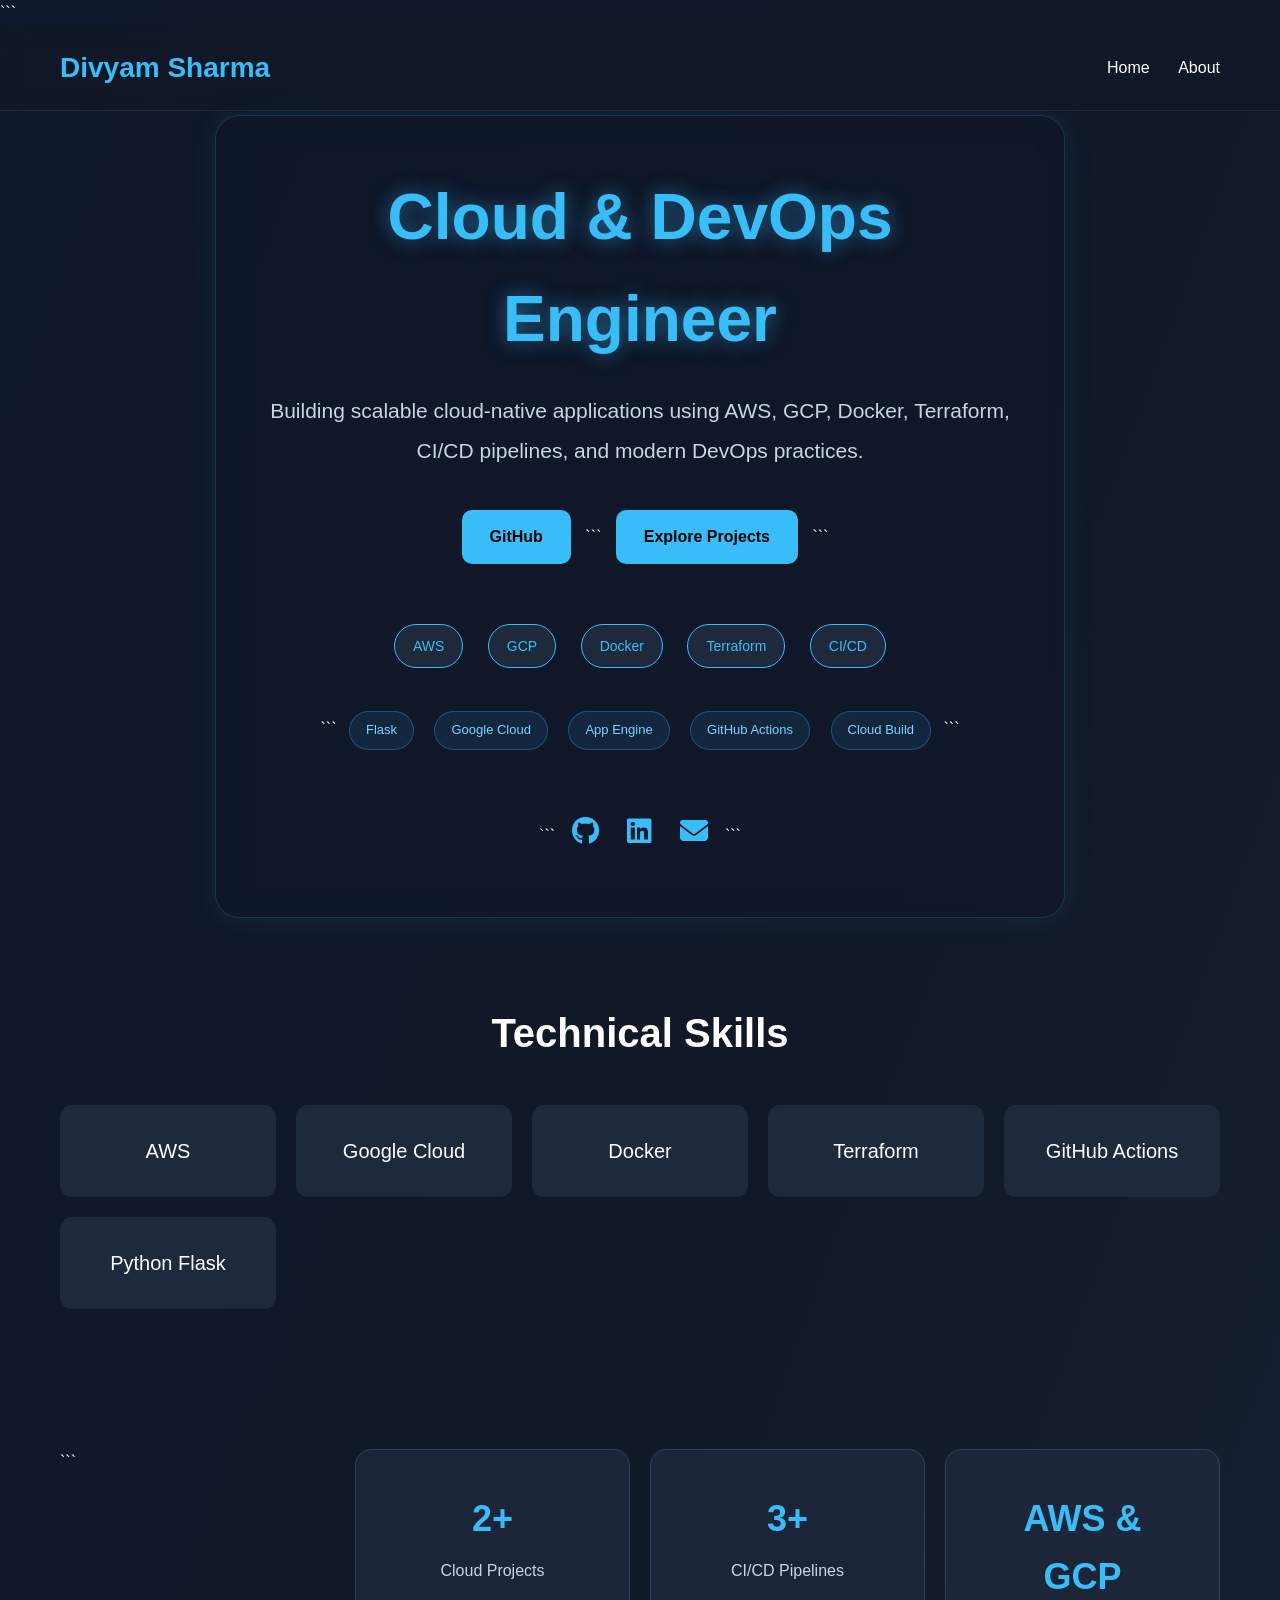
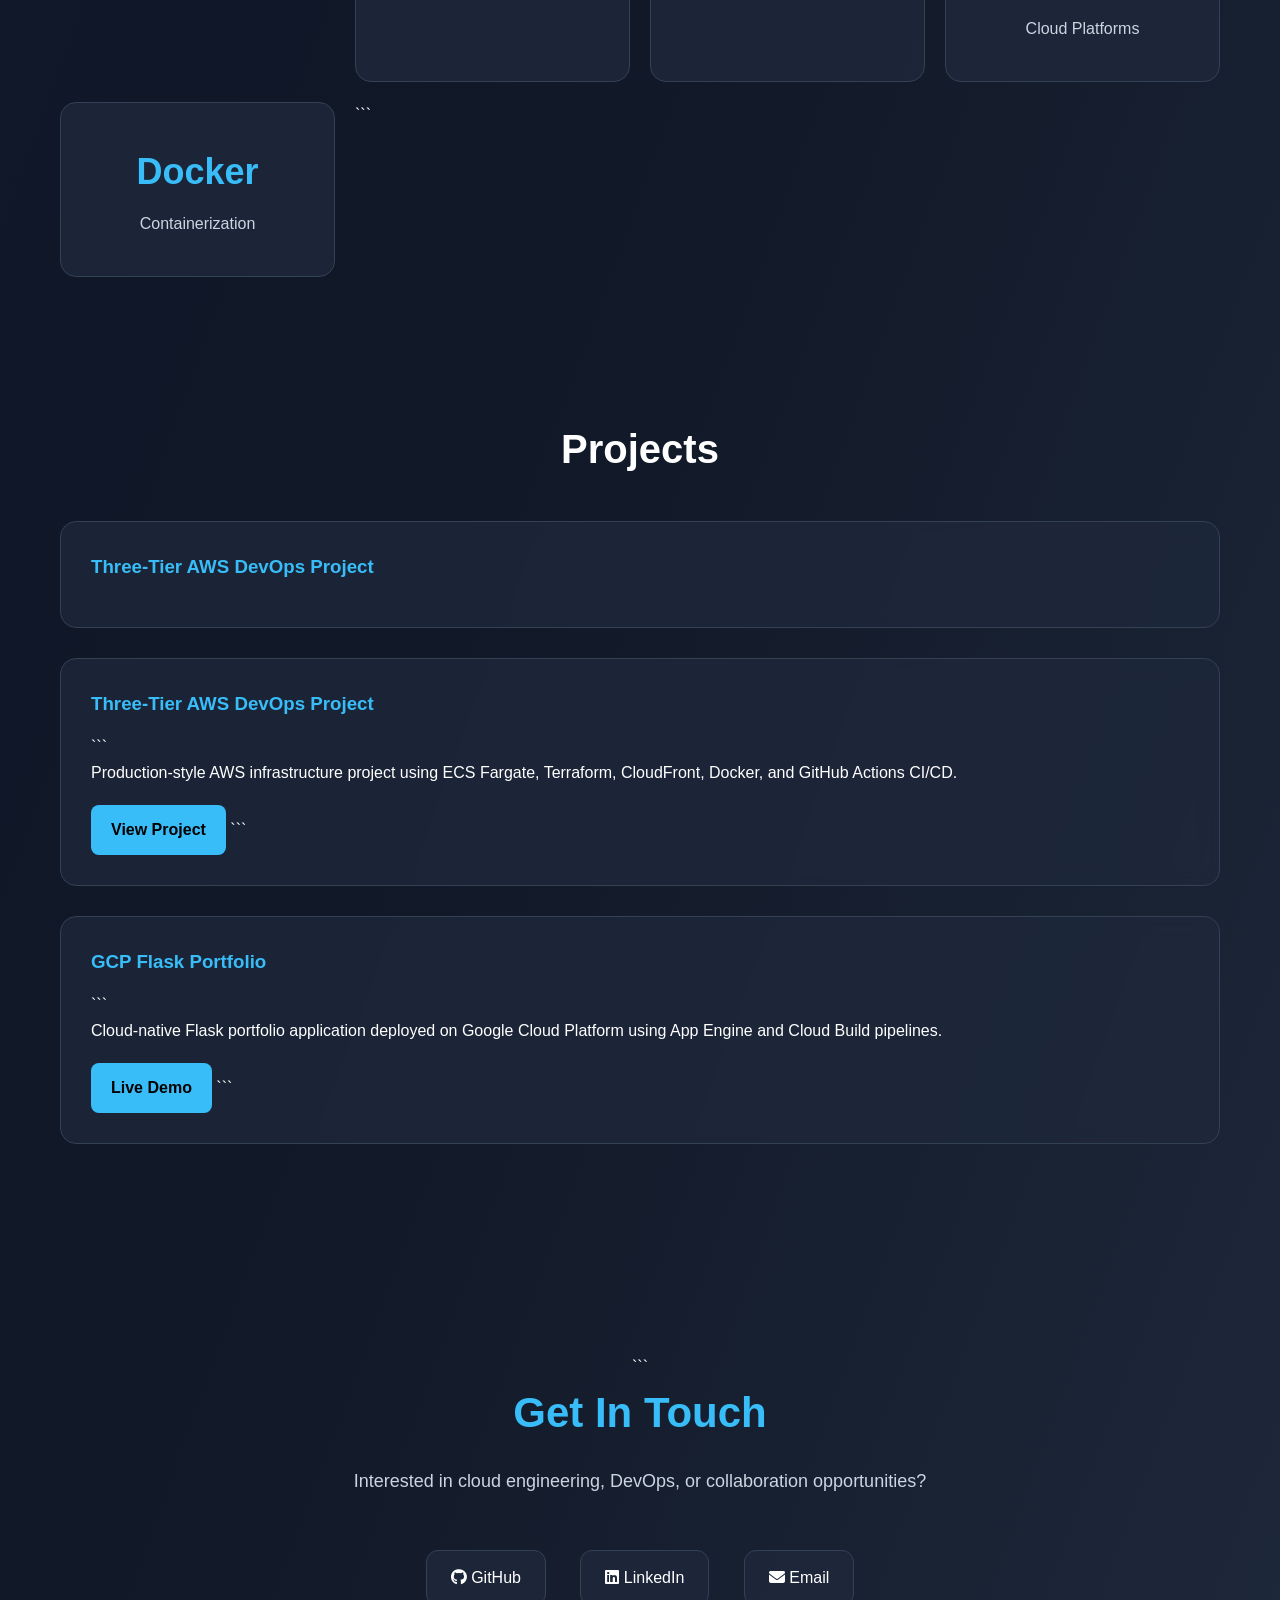
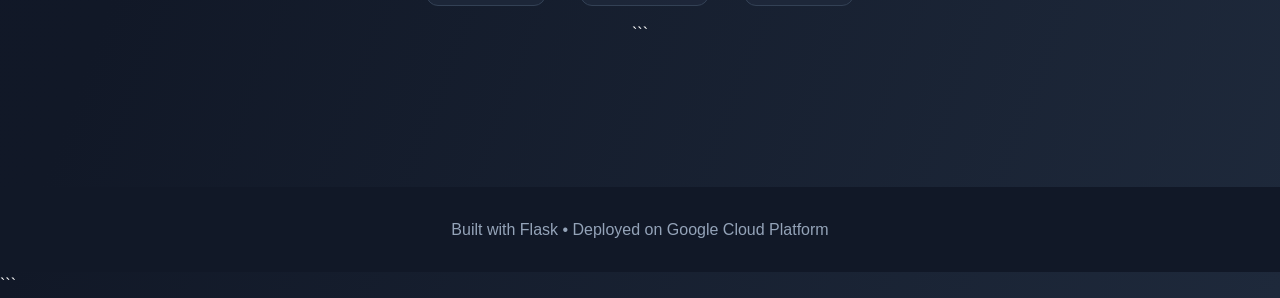
==== app/templates/index.html @ 6cf49696 "Refactor Flask project using application factory pattern" ====
<!DOCTYPE html>

<html lang="en">
<head>
    <meta charset="UTF-8">
    <meta name="viewport" content="width=device-width, initial-scale=1.0">
    <title>Divyam Sharma | Cloud & DevOps Portfolio</title>
    <link rel="stylesheet" href="/static/style.css">
    <link rel="stylesheet" href="https://cdnjs.cloudflare.com/ajax/libs/font-awesome/6.5.1/css/all.min.css">

</head>

<body>

```
<header class="navbar">
    <h1 class="logo">Divyam Sharma</h1>

    <nav>
        <a href="/">Home</a>
        <a href="/about">About</a>
    </nav>
</header>

<main>

    <section class="hero">
        <div class="hero-content">
    

            <h2>Cloud & DevOps Engineer</h2>

            <p>
                Building scalable cloud-native applications using AWS, GCP,
                Docker, Terraform, CI/CD pipelines, and modern DevOps practices.
            </p>

           <div class="hero-buttons">
    <a href="https://github.com/sharmadivyam216-dot" target="_blank">
        GitHub
    </a>

```
<a href="#projects">
    Explore Projects
</a>
```

</div>

<div class="badges">
    <span>AWS</span>
    <span>GCP</span>
    <span>Docker</span>
    <span>Terraform</span>
    <span>CI/CD</span>
    <div class="deployment-badges">

```
<span>Flask</span>
<span>Google Cloud</span>
<span>App Engine</span>
<span>GitHub Actions</span>
<span>Cloud Build</span>
```

</div>

</div>
<div class="social-icons">

```
<a href="https://github.com/sharmadivyam216-dot" target="_blank">
    <i class="fab fa-github"></i>
</a>

<a href="#">
    <i class="fab fa-linkedin"></i>
</a>

<a href="#">
    <i class="fas fa-envelope"></i>
</a>
```

</div>


        </div>
    </section>

    <section class="skills">

        <h2>Technical Skills</h2>

        <div class="skills-grid">

            <div class="card">AWS</div>
            <div class="card">Google Cloud</div>
            <div class="card">Docker</div>
            <div class="card">Terraform</div>
            <div class="card">GitHub Actions</div>
            <div class="card">Python Flask</div>

        </div>

    </section>

    <section class="stats">

```
<div class="stat-box">
    <h3>2+</h3>
    <p>Cloud Projects</p>
</div>

<div class="stat-box">
    <h3>3+</h3>
    <p>CI/CD Pipelines</p>
</div>

<div class="stat-box">
    <h3>AWS & GCP</h3>
    <p>Cloud Platforms</p>
</div>

<div class="stat-box">
    <h3>Docker</h3>
    <p>Containerization</p>
</div>
```

</section>


    <section class="projects" id="projects">


        <h2>Projects</h2>

        <div class="project-card">
    <h3>Three-Tier AWS DevOps Project</h3>

</div>


       <div class="project-card">
    <h3>Three-Tier AWS DevOps Project</h3>

```
<p>
    Production-style AWS infrastructure project using ECS Fargate,
    Terraform, CloudFront, Docker, and GitHub Actions CI/CD.
</p>

<a href="https://github.com/sharmadivyam216-dot/aws-devops-project" target="_blank">
    View Project
</a>
```

</div>

<div class="project-card">
    <h3>GCP Flask Portfolio</h3>

```
<p>
    Cloud-native Flask portfolio application deployed on Google Cloud Platform
    using App Engine and Cloud Build pipelines.
</p>

<a href="#">
    Live Demo
</a>
```

</div>

    </section>
    <section class="contact-section">

```
<h2>Get In Touch</h2>

<p>
    Interested in cloud engineering, DevOps, or collaboration opportunities?
</p>

<div class="contact-links">

    <a href="https://github.com/sharmadivyam216-dot" target="_blank">
        <i class="fab fa-github"></i> GitHub
    </a>

    <a href="#">
        <i class="fab fa-linkedin"></i> LinkedIn
    </a>

    <a href="mailto:yourmail@example.com">
        <i class="fas fa-envelope"></i> Email
    </a>

</div>
```

</section>


</main>

<footer>
    <p>Built with Flask • Deployed on Google Cloud Platform</p>
</footer>
```

</body>
</html>
---- static/style.css ----
* html {
scroll-behavior: smooth;
}
*{
  margin: 0;
  padding: 0;
  box-sizing: border-box
}
body {
font-family: Arial, sans-serif;
background: linear-gradient(to bottom right, #0f172a, #111827, #1e293b);
color: white;
line-height: 1.6;
}


.navbar {
position: sticky;
top: 0;
z-index: 1000;


display: flex;
justify-content: space-between;
align-items: center;

padding: 20px 60px;

background: rgba(17, 24, 39, 0.8);

backdrop-filter: blur(12px);

border-bottom: 1px solid #1f2937;


}


.logo {
font-size: 28px;
font-weight: bold;
color: #38bdf8;
}


nav a {
color: white;
text-decoration: none;
margin-left: 24px;
font-weight: 500;
position: relative;
transition: 0.3s;
}
nav a:hover {
color: #38bdf8;
}

nav a::after {
content: "";
position: absolute;
width: 0%;
height: 2px;
left: 0;
bottom: -5px;
background: #38bdf8;
transition: 0.3s;
}

nav a:hover::after {
width: 100%;
}



.hero {
height: 90vh;
display: flex;
align-items: center;
justify-content: center;
text-align: center;
padding: 40px;
}


.hero-content {
max-width: 850px;
padding: 50px;
border-radius: 24px;

background: rgba(15, 23, 42, 0.5);

backdrop-filter: blur(14px);

border: 1px solid rgba(56, 189, 248, 0.2);

box-shadow:
0 0 30px rgba(56, 189, 248, 0.1);

animation: floatAnimation 4s ease-in-out infinite;
}


.hero h2 {
font-size: 64px;
margin-bottom: 20px;
color: #38bdf8;
text-shadow: 0px 0px 20px rgba(56, 189, 248, 0.5);
}


.hero p {
font-size: 21px;
margin-bottom: 30px;
color: #cbd5e1;
line-height: 1.9;
}


button {
padding: 14px 28px;
border: none;
border-radius: 8px;
background: #38bdf8;
color: black;
font-size: 16px;
font-weight: bold;
cursor: pointer;
transition: 0.3s;
}

button:hover {
transform: scale(1.05);
}

.skills {
padding: 80px 60px;
text-align: center;
}

.skills h2 {
font-size: 40px;
margin-bottom: 40px;
}

.skills-grid {
display: grid;
grid-template-columns: repeat(auto-fit, minmax(200px, 1fr));
gap: 20px;
}

.card {
background: #1e293b;
padding: 30px;
border-radius: 12px;
font-size: 20px;
transition: 0.3s;
animation: fadeIn 1s forwards;
}

.card:hover {
transform: translateY(-5px);
background: #334155;
}

.projects {
padding: 80px 60px;
}

.projects h2 {
text-align: center;
font-size: 40px;
margin-bottom: 40px;
}

.project-card {
background: rgba(30, 41, 59, 0.8);
padding: 30px;
margin-bottom: 30px;
border-radius: 16px;
transition: 0.3s;
border: 1px solid #334155;
backdrop-filter: blur(10px);
opacity: 0;
animation: fadeIn 1s forwards;
}


.project-card:hover {
transform: translateY(-5px);
}

.project-card h3 {
margin-bottom: 15px;
color: #38bdf8;
}

footer {
text-align: center;
padding: 30px;
background: #111827;
color: #94a3b8;
margin-top: 40px;
}
.project-card a {
display: inline-block;
margin-top: 20px;
padding: 12px 20px;
background: #38bdf8;
color: black;
text-decoration: none;
border-radius: 8px;
font-weight: bold;
transition: 0.3s;
}

.project-card a:hover {
transform: scale(1.05);
}
.hero-buttons {
margin-top: 30px;
}

.hero-buttons a {
display: inline-block;
margin: 10px;
padding: 14px 28px;
background: #38bdf8;
color: black;
text-decoration: none;
border-radius: 10px;
font-weight: bold;
transition: 0.3s;
}

.hero-buttons a:hover {
transform: scale(1.08);
}

.badges {
margin-top: 40px;
}

.badges span {
display: inline-block;
margin: 10px;
padding: 10px 18px;
background: #1e293b;
border: 1px solid #38bdf8;
border-radius: 30px;
color: #38bdf8;
font-size: 14px;
}
.stats {
display: grid;
grid-template-columns: repeat(auto-fit, minmax(220px, 1fr));
gap: 20px;
padding: 60px;
}

.stat-box {
background: rgba(30, 41, 59, 0.8);
padding: 40px;
text-align: center;
border-radius: 16px;
border: 1px solid #334155;
transition: 0.3s;
}

.stat-box:hover {
transform: translateY(-8px);
}

.stat-box h3 {
font-size: 36px;
color: #38bdf8;
margin-bottom: 10px;
}

.stat-box p {
color: #cbd5e1;
}
@keyframes fadeIn {
from {
opacity: 0;
transform: translateY(30px);
}
to {
    opacity: 1;
    transform: translateY(0);
}
}
.social-icons {
margin-top: 40px;
}

.social-icons a {
display: inline-block;
margin: 12px;
font-size: 28px;
color: #38bdf8;
transition: 0.3s;
}

.social-icons a:hover {
transform: translateY(-5px);
color: white;
}
.about-page {
min-height: 80vh;
display: flex;
justify-content: center;
align-items: center;
padding: 60px;
}

.about-container {
max-width: 900px;
background: rgba(30, 41, 59, 0.8);
padding: 50px;
border-radius: 20px;
border: 1px solid #334155;
backdrop-filter: blur(10px);
}

.about-container h2 {
font-size: 48px;
color: #38bdf8;
margin-bottom: 30px;
}

.about-container p {
font-size: 18px;
margin-bottom: 20px;
color: #cbd5e1;
line-height: 1.8;
}
.contact-section {
text-align: center;
padding: 100px 40px;
}

.contact-section h2 {
font-size: 42px;
margin-bottom: 20px;
color: #38bdf8;
}

.contact-section p {
color: #cbd5e1;
margin-bottom: 40px;
font-size: 18px;
}

.contact-links a {
display: inline-block;
margin: 15px;
padding: 14px 24px;
background: rgba(30, 41, 59, 0.8);
border: 1px solid #334155;
border-radius: 12px;
color: white;
text-decoration: none;
transition: 0.3s;
}

.contact-links a:hover {
transform: translateY(-5px);
border-color: #38bdf8;
color: #38bdf8;
}
@keyframes floatAnimation {

0% {
transform: translateY(0px);
}

50% {
transform: translateY(-10px);
}

100% {
transform: translateY(0px);
}

}

.profile-image {
width: 170px;
height: 170px;

object-fit: cover;

border-radius: 50%;

border: 4px solid #38bdf8;

margin-bottom: 30px;

box-shadow:
0 0 30px rgba(56, 189, 248, 0.5);

transition: 0.3s;
}

.profile-image:hover {
transform: scale(1.05);
}
.deployment-badges {
margin-top: 25px;
}

.deployment-badges span {
display: inline-block;
margin: 8px;
padding: 8px 16px;

background: rgba(56, 189, 248, 0.1);

border: 1px solid rgba(56, 189, 248, 0.3);

border-radius: 20px;

font-size: 13px;

color: #7dd3fc;
}
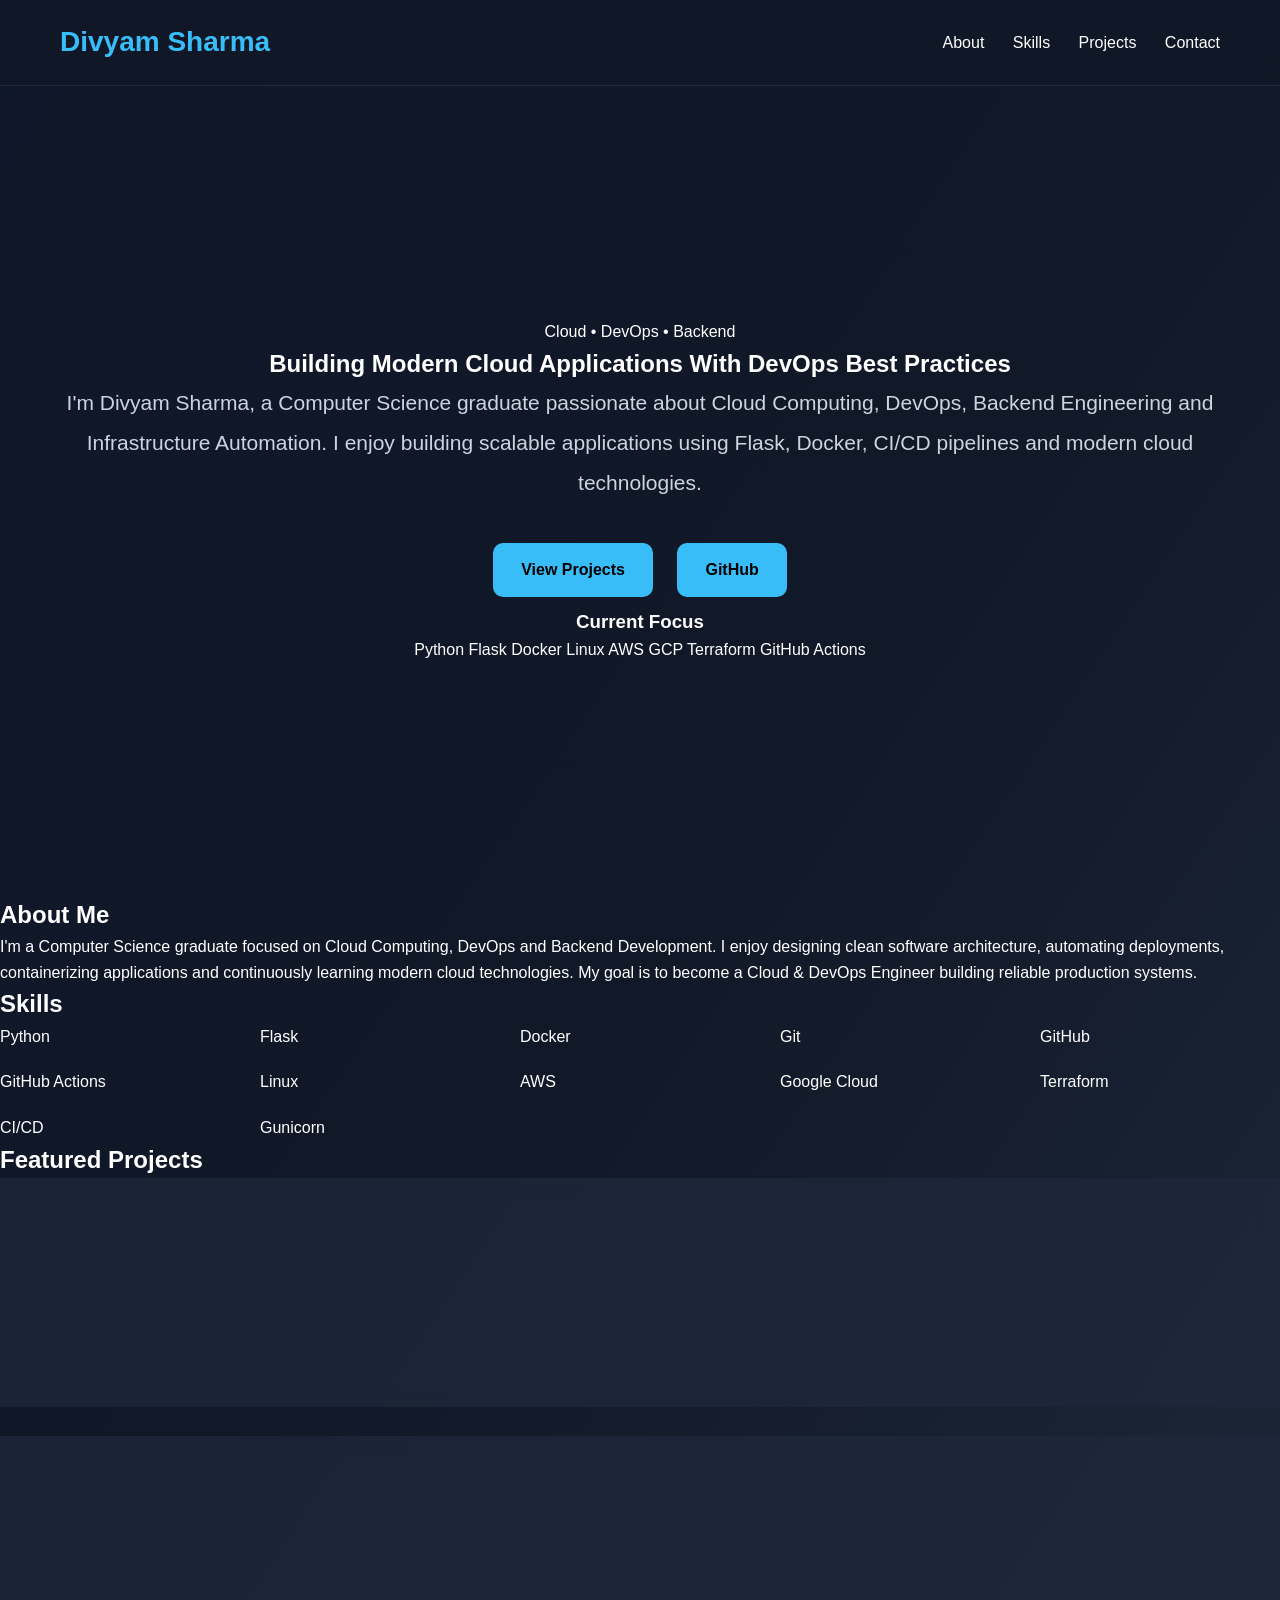
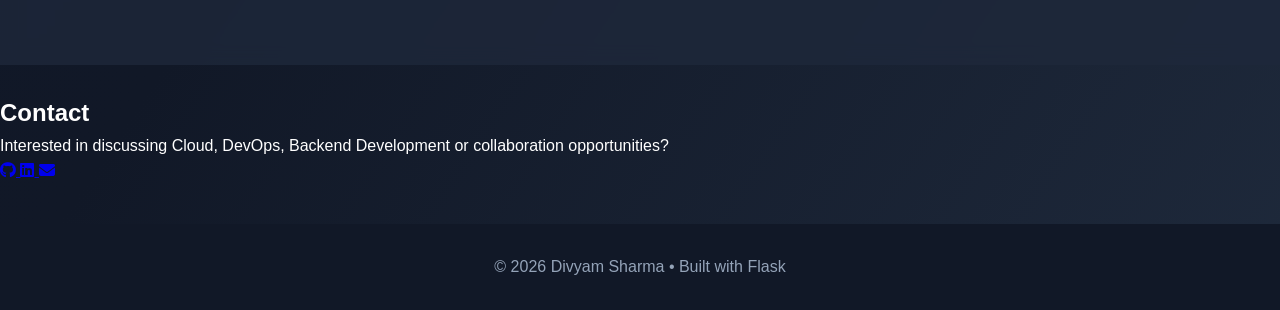
==== commit 3f1edc2c: "Redesign portfolio user interface" ====
--- a/app/templates/index.html
+++ b/app/templates/index.html
@@ -1,217 +1,330 @@
 <!DOCTYPE html>
-
 <html lang="en">
 <head>
     <meta charset="UTF-8">
     <meta name="viewport" content="width=device-width, initial-scale=1.0">
-    <title>Divyam Sharma | Cloud & DevOps Portfolio</title>
+    <title>Divyam Sharma | Cloud & DevOps Engineer</title>
+
     <link rel="stylesheet" href="/static/style.css">
-    <link rel="stylesheet" href="https://cdnjs.cloudflare.com/ajax/libs/font-awesome/6.5.1/css/all.min.css">
-
+
+    <link rel="preconnect" href="https://fonts.googleapis.com">
+    <link rel="preconnect" href="https://fonts.gstatic.com" crossorigin>
+
+    <link href="https://fonts.googleapis.com/css2?family=Inter:wght@300;400;500;600;700;800&display=swap" rel="stylesheet">
+
+    <link rel="stylesheet"
+    href="https://cdnjs.cloudflare.com/ajax/libs/font-awesome/6.5.2/css/all.min.css">
 </head>
 
 <body>
 
-```
-<header class="navbar">
-    <h1 class="logo">Divyam Sharma</h1>
-
-    <nav>
-        <a href="/">Home</a>
-        <a href="/about">About</a>
-    </nav>
+<header>
+
+    <div class="container navbar">
+
+        <div class="logo">
+            Divyam Sharma
+        </div>
+
+        <nav>
+
+            <a href="#about">About</a>
+
+            <a href="#skills">Skills</a>
+
+            <a href="#projects">Projects</a>
+
+            <a href="#contact">Contact</a>
+
+        </nav>
+
+    </div>
+
 </header>
 
-<main>
-
-    <section class="hero">
-        <div class="hero-content">
-    
-
-            <h2>Cloud & DevOps Engineer</h2>
+<section class="hero">
+
+    <div class="container hero-container">
+
+        <div class="hero-text">
+
+            <span class="tag">
+                Cloud • DevOps • Backend
+            </span>
+
+            <h1>
+
+                Building Modern Cloud Applications
+                <span>With DevOps Best Practices</span>
+
+            </h1>
 
             <p>
-                Building scalable cloud-native applications using AWS, GCP,
-                Docker, Terraform, CI/CD pipelines, and modern DevOps practices.
+
+                I'm Divyam Sharma, a Computer Science graduate passionate about Cloud Computing,
+                DevOps, Backend Engineering and Infrastructure Automation.
+
+                I enjoy building scalable applications using Flask,
+                Docker, CI/CD pipelines and modern cloud technologies.
+
             </p>
 
-           <div class="hero-buttons">
-    <a href="https://github.com/sharmadivyam216-dot" target="_blank">
-        GitHub
-    </a>
-
-```
-<a href="#projects">
-    Explore Projects
-</a>
-```
-
-</div>
-
-<div class="badges">
-    <span>AWS</span>
-    <span>GCP</span>
-    <span>Docker</span>
-    <span>Terraform</span>
-    <span>CI/CD</span>
-    <div class="deployment-badges">
-
-```
-<span>Flask</span>
-<span>Google Cloud</span>
-<span>App Engine</span>
-<span>GitHub Actions</span>
-<span>Cloud Build</span>
-```
-
-</div>
-
-</div>
-<div class="social-icons">
-
-```
-<a href="https://github.com/sharmadivyam216-dot" target="_blank">
-    <i class="fab fa-github"></i>
-</a>
-
-<a href="#">
-    <i class="fab fa-linkedin"></i>
-</a>
-
-<a href="#">
-    <i class="fas fa-envelope"></i>
-</a>
-```
-
-</div>
-
-
-        </div>
-    </section>
-
-    <section class="skills">
-
-        <h2>Technical Skills</h2>
+            <div class="hero-buttons">
+
+                <a href="#projects" class="primary-btn">
+
+                    View Projects
+
+                </a>
+
+                <a href="https://github.com/sharmadivyam216-dot"
+                   target="_blank"
+                   class="secondary-btn">
+
+                    GitHub
+
+                </a>
+
+            </div>
+
+        </div>
+
+        <div class="hero-card">
+
+            <h3>Current Focus</h3>
+
+            <div class="tech-grid">
+
+                <span>Python</span>
+
+                <span>Flask</span>
+
+                <span>Docker</span>
+
+                <span>Linux</span>
+
+                <span>AWS</span>
+
+                <span>GCP</span>
+
+                <span>Terraform</span>
+
+                <span>GitHub Actions</span>
+
+            </div>
+
+        </div>
+
+    </div>
+
+</section>
+
+<section id="about" class="section">
+
+    <div class="container">
+
+        <h2>About Me</h2>
+
+        <p class="section-text">
+
+            I'm a Computer Science graduate focused on Cloud Computing,
+            DevOps and Backend Development.
+
+            I enjoy designing clean software architecture,
+            automating deployments,
+            containerizing applications
+            and continuously learning modern cloud technologies.
+
+            My goal is to become a Cloud & DevOps Engineer
+            building reliable production systems.
+
+        </p>
+
+    </div>
+
+</section>
+
+<section id="skills" class="section">
+
+    <div class="container">
+
+        <h2>Skills</h2>
 
         <div class="skills-grid">
 
-            <div class="card">AWS</div>
-            <div class="card">Google Cloud</div>
-            <div class="card">Docker</div>
-            <div class="card">Terraform</div>
-            <div class="card">GitHub Actions</div>
-            <div class="card">Python Flask</div>
-
-        </div>
-
-    </section>
-
-    <section class="stats">
-
-```
-<div class="stat-box">
-    <h3>2+</h3>
-    <p>Cloud Projects</p>
-</div>
-
-<div class="stat-box">
-    <h3>3+</h3>
-    <p>CI/CD Pipelines</p>
-</div>
-
-<div class="stat-box">
-    <h3>AWS & GCP</h3>
-    <p>Cloud Platforms</p>
-</div>
-
-<div class="stat-box">
-    <h3>Docker</h3>
-    <p>Containerization</p>
-</div>
-```
-
-</section>
-
-
-    <section class="projects" id="projects">
-
-
-        <h2>Projects</h2>
-
-        <div class="project-card">
-    <h3>Three-Tier AWS DevOps Project</h3>
-
-</div>
-
-
-       <div class="project-card">
-    <h3>Three-Tier AWS DevOps Project</h3>
-
-```
-<p>
-    Production-style AWS infrastructure project using ECS Fargate,
-    Terraform, CloudFront, Docker, and GitHub Actions CI/CD.
-</p>
-
-<a href="https://github.com/sharmadivyam216-dot/aws-devops-project" target="_blank">
-    View Project
-</a>
-```
-
-</div>
-
-<div class="project-card">
-    <h3>GCP Flask Portfolio</h3>
-
-```
-<p>
-    Cloud-native Flask portfolio application deployed on Google Cloud Platform
-    using App Engine and Cloud Build pipelines.
-</p>
-
-<a href="#">
-    Live Demo
-</a>
-```
-
-</div>
-
-    </section>
-    <section class="contact-section">
-
-```
-<h2>Get In Touch</h2>
-
-<p>
-    Interested in cloud engineering, DevOps, or collaboration opportunities?
-</p>
-
-<div class="contact-links">
-
-    <a href="https://github.com/sharmadivyam216-dot" target="_blank">
-        <i class="fab fa-github"></i> GitHub
-    </a>
-
-    <a href="#">
-        <i class="fab fa-linkedin"></i> LinkedIn
-    </a>
-
-    <a href="mailto:yourmail@example.com">
-        <i class="fas fa-envelope"></i> Email
-    </a>
-
-</div>
-```
-
-</section>
-
-
-</main>
+            <div class="skill-card">Python</div>
+
+            <div class="skill-card">Flask</div>
+
+            <div class="skill-card">Docker</div>
+
+            <div class="skill-card">Git</div>
+
+            <div class="skill-card">GitHub</div>
+
+            <div class="skill-card">GitHub Actions</div>
+
+            <div class="skill-card">Linux</div>
+
+            <div class="skill-card">AWS</div>
+
+            <div class="skill-card">Google Cloud</div>
+
+            <div class="skill-card">Terraform</div>
+
+            <div class="skill-card">CI/CD</div>
+
+            <div class="skill-card">Gunicorn</div>
+
+        </div>
+
+    </div>
+
+</section>
+
+<section id="projects" class="section">
+
+    <div class="container">
+
+        <h2>Featured Projects</h2>
+
+        <div class="projects-grid">
+
+            <div class="project-card">
+
+                <h3>Production Ready Flask Portfolio</h3>
+
+                <p>
+
+                    Flask portfolio application built using the
+                    Application Factory Pattern with logging,
+                    automated testing,
+                    Docker,
+                    Gunicorn,
+                    GitHub Actions
+                    and cloud deployment support.
+
+                </p>
+
+                <div class="project-tags">
+
+                    <span>Flask</span>
+
+                    <span>Docker</span>
+
+                    <span>Pytest</span>
+
+                    <span>GitHub Actions</span>
+
+                    <span>Gunicorn</span>
+
+                </div>
+
+                <a target="_blank"
+                href="https://github.com/sharmadivyam216-dot/gcp-flask-portfolio">
+
+                    View Repository
+
+                </a>
+
+            </div>
+
+            <div class="project-card">
+
+                <h3>AWS Three Tier DevOps Project</h3>
+
+                <p>
+
+                    Production style infrastructure project using
+                    ECS Fargate,
+                    CloudFront,
+                    Terraform,
+                    Docker
+                    and GitHub Actions CI/CD.
+
+                </p>
+
+                <div class="project-tags">
+
+                    <span>AWS</span>
+
+                    <span>Terraform</span>
+
+                    <span>ECS</span>
+
+                    <span>CloudFront</span>
+
+                </div>
+
+                <a target="_blank"
+                href="https://github.com/sharmadivyam216-dot/aws-devops-project">
+
+                    View Repository
+
+                </a>
+
+            </div>
+
+        </div>
+
+    </div>
+
+</section>
+
+<section id="contact" class="section">
+
+    <div class="container">
+
+        <h2>Contact</h2>
+
+        <p class="section-text">
+
+            Interested in discussing Cloud,
+            DevOps,
+            Backend Development
+            or collaboration opportunities?
+
+        </p>
+
+        <div class="social-links">
+
+            <a target="_blank"
+            href="https://github.com/sharmadivyam216-dot">
+
+                <i class="fab fa-github"></i>
+
+            </a>
+
+            <a href="#">
+
+                <i class="fab fa-linkedin"></i>
+
+            </a>
+
+            <a href="mailto:yourmail@example.com">
+
+                <i class="fas fa-envelope"></i>
+
+            </a>
+
+        </div>
+
+    </div>
+
+</section>
 
 <footer>
-    <p>Built with Flask • Deployed on Google Cloud Platform</p>
+
+    <p>
+
+        © 2026 Divyam Sharma • Built with Flask
+
+    </p>
+
 </footer>
-```
+
+<script src="/static/script.js"></script>
 
 </body>
-</html>
+
+</html>
